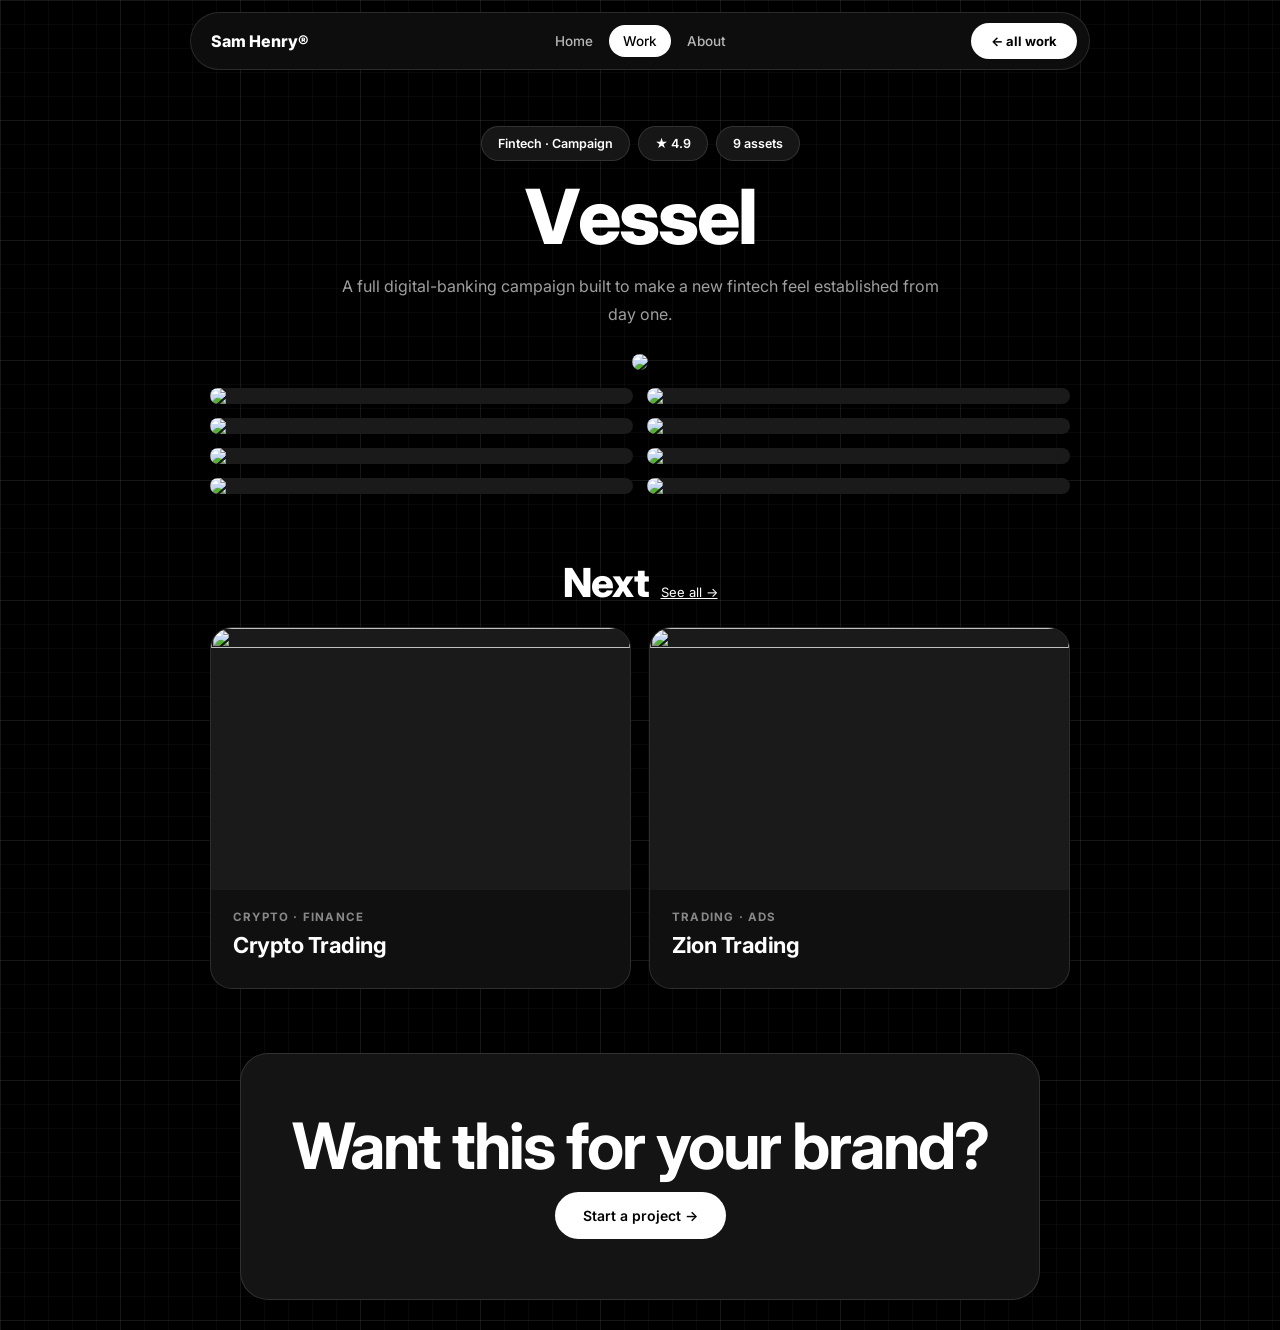
==== project.html @ e5a441e9 "Sam Henry portfolio — dark minimal multipage site (18 projects)" ====
<!doctype html>
<html lang="en">
<head>
<meta charset="utf-8"/>
<meta name="viewport" content="width=device-width,initial-scale=1"/>
<title>Project — Sam Henry®</title>
<link rel="icon" type="image/x-icon" href="favicon.ico"/>
<link rel="stylesheet" href="styles.css"/>
</head>
<body>
<div id="bar"></div>
<header class="nav">
<a class="logo" href="index.html">Sam Henry®</a>
<nav class="links"><a class="link" href="index.html">Home</a><a class="link on" href="work.html">Work</a><a class="link" href="about.html">About</a></nav>
<a class="copy" href="work.html" style="text-decoration:none">← all work</a>
</header>
<div class="wrap" id="wrap" style="margin-top:40px"></div>
<script src="data.js"></script>
<script src="app.js"></script>
<script>
const id=new URLSearchParams(location.search).get('id');
const p=PROJECTS.find(x=>x.id===id)||PROJECTS[0];
document.title=p.t+" — Sam Henry®";
const w=document.getElementById('wrap');
const others=PROJECTS.filter(x=>x.id!==p.id).slice(0,2);
w.innerHTML=`
<div class="pills"><span class="pillx">${p.full}</span><span class="pillx">${p.r}</span><span class="pillx">${p.g.length+1} assets</span></div>
<h1 class="hero-h" style="font-size:clamp(40px,6vw,76px)">${p.t}</h1>
<p class="hero-sub">${p.d}</p>
<img class="pcover" src="${p.img}"/>
<div class="pgrid">${p.g.map(g=>`<img loading="lazy" src="${g}"/>`).join("")}</div>
<div class="sec-head"><h2>Next</h2><a href="work.html" style="font-size:13px">See all →</a></div>
<div class="grid2">${others.map(o=>`<a class="card vis" href="project.html?id=${o.id}"><img loading="lazy" src="${o.img}"/><div class="meta"><div class="cat">${o.full}</div><h3>${o.t}</h3></div></a>`).join("")}</div>
<div class="big-cta"><h2>Want this for your brand?</h2><a class="btn btn-p" href="mailto:ststudiosng@gmail.com">Start a project →</a></div>`;
setTimeout(()=>window.__reveal(".pgrid img"),300);
</script>
</body>
</html>
---- styles.css ----
@import url('https://fonts.googleapis.com/css2?family=Inter:wght@400;500;600;700;800&family=Instrument+Serif:ital@0;1&display=swap');
:root{--accent:#fff;--pill:#161616;--bg:#000000;--card:#101010;--line:rgba(255,255,255,.12);--mut:rgba(255,255,255,.62);--radius:22px;--font-b:'Inter',system-ui,sans-serif;--font-s:'Instrument Serif',Georgia,serif}
*{box-sizing:border-box}html{scroll-behavior:smooth}
body{margin:0;background:var(--bg);color:#fff;font-family:var(--font-b);-webkit-font-smoothing:antialiased;text-align:center;background-image:linear-gradient(rgba(255,255,255,.055) 1px,transparent 1px),linear-gradient(90deg,rgba(255,255,255,.055) 1px,transparent 1px),linear-gradient(rgba(255,255,255,.03) 1px,transparent 1px),linear-gradient(90deg,rgba(255,255,255,.03) 1px,transparent 1px);background-size:120px 120px,120px 120px,24px 24px,24px 24px}
a{color:inherit}
::selection{background:#fff;color:#000}
#bar{position:fixed;top:0;left:0;height:2px;width:100%;background:#fff;transform-origin:0;z-index:80}
#loader{position:fixed;inset:0;background:var(--bg);z-index:100;display:flex;align-items:center;justify-content:center;transition:opacity .5s}
#loader.done{opacity:0;pointer-events:none}
#loadN{font-weight:800;font-size:28px}#loadS{font-size:11px;letter-spacing:2px;opacity:.5}#loadF{display:none}
.nav{position:sticky;top:12px;z-index:40;max-width:900px;margin:12px auto 0;padding:10px 12px 10px 20px;background:rgba(16,16,16,.85);backdrop-filter:blur(16px);border:1px solid var(--line);border-radius:999px;display:flex;align-items:center;gap:16px}
.logo{font-weight:800;font-size:16px;text-decoration:none;color:#fff}
.links{display:flex;gap:2px;flex:1;justify-content:center}
.link{font-size:13.5px;font-weight:500;padding:8px 14px;border-radius:999px;text-decoration:none;opacity:.7;color:#fff}
.link.on,.link:hover{background:#fff;color:#000;opacity:1}
.link sup{font-size:10px;opacity:.6;margin-left:2px}
.copy{border:none;background:#fff;color:#000;border-radius:999px;padding:10px 20px;font-size:13px;font-weight:700;cursor:pointer}
.wrap{max-width:900px;margin:0 auto;padding:0 20px;text-align:center}
.pills{display:flex;gap:8px;flex-wrap:wrap;margin:56px 0 18px;justify-content:center}
.pillx{background:var(--pill);border:1px solid var(--line);color:#fff;font-size:12.5px;font-weight:600;padding:9px 16px;border-radius:999px}
.hero-h{font-size:clamp(42px,9vw,88px);line-height:.98;letter-spacing:-2px;font-weight:800;margin:0 auto;max-width:800px;text-align:center}
.hero-h em{font-family:var(--font-s);font-weight:400;letter-spacing:-1px}
.hero-sub{font-size:16px;color:var(--mut);max-width:600px;line-height:1.7;margin:20px auto 26px;text-align:center}
.btnrow{display:flex;gap:10px;flex-wrap:wrap;justify-content:center}
.btn{padding:15px 28px;border-radius:999px;font-weight:600;font-size:14px;text-decoration:none;transition:transform .18s;display:inline-block}
.btn:hover{transform:translateY(-2px)}
.btn-p{background:#fff;color:#000}.btn-g{background:transparent;color:#fff;border:1px solid var(--line)}
.sec-head{display:flex;align-items:baseline;justify-content:center;gap:12px;margin:64px 0 20px;text-align:center}
.sec-head h2{font-size:clamp(26px,5vw,40px);letter-spacing:-1px;margin:0;font-weight:800}
.count{font-size:13px;color:var(--mut)}
.grid2{display:grid;grid-template-columns:1fr 1fr;gap:18px;text-align:left}
@media(max-width:800px){.grid2{grid-template-columns:1fr}.links{display:none}.nav{margin:10px 12px 0;padding:8px 8px 8px 16px}.wrap{padding:0 16px}.hero-h{letter-spacing:-1px}}
.card{background:var(--card);border:1px solid var(--line);border-radius:var(--radius);overflow:hidden;text-decoration:none;text-align:left;transition:transform .25s,box-shadow .25s;opacity:0;transform:translateY(26px)}
.card.vis{opacity:1;transform:none}
.card:hover{transform:translateY(-5px);box-shadow:0 24px 50px -20px rgba(0,0,0,.8)}
.card img{width:100%;aspect-ratio:16/10;object-fit:cover;display:block;background:#1a1a1a}
.meta{padding:20px 22px 24px}
.cat{font-size:11.5px;font-weight:700;letter-spacing:1.2px;text-transform:uppercase;opacity:.5}
.meta h3{margin:8px 0 6px;font-size:22px;letter-spacing:-.5px}
.meta p{margin:0;color:var(--mut);font-size:14px;line-height:1.6}
.sol{background:var(--card);border:1px solid var(--line);border-radius:var(--radius);padding:28px;margin:14px auto 0;max-width:700px;text-align:center}
.sol-n{font-size:13px;opacity:.45;font-weight:700}
.sol h3{margin:10px 0 8px;font-size:21px}
.sol p{margin:0 auto;color:var(--mut);font-size:14.5px;line-height:1.65;max-width:520px}
.rv{opacity:0;transform:translateY(28px);transition:all .7s cubic-bezier(.22,1,.36,1)}
.rv.vis{opacity:1;transform:none}
.testi{background:var(--card);border:1px solid var(--line);border-radius:var(--radius);padding:26px;text-align:center;max-width:700px;margin:0 auto}
.testi p{font-size:15px;line-height:1.65;margin:0 0 14px}
.testi span{font-size:13px;opacity:.55}
.price{display:grid;grid-template-columns:1fr 1fr;gap:18px}
@media(max-width:800px){.price{grid-template-columns:1fr}}
.pricebox{background:#161616;color:#fff;border:1px solid var(--line);border-radius:var(--radius);padding:36px}
.pricebox.light{background:var(--card);color:#fff;border:1px solid var(--line)}
.pricebox h3{margin:0 0 6px;font-size:20px}
.big-cta{background:#141414;color:#fff;border:1px solid var(--line);border-radius:28px;padding:60px 24px;text-align:center;margin:64px auto 30px;max-width:800px}
.big-cta h2{font-size:clamp(34px,8vw,64px);letter-spacing:-2px;margin:0 0 14px;line-height:1}
.big-cta p{opacity:.65;max-width:520px;margin:0 auto 26px;line-height:1.65}
.big-cta .btn-p{background:#fff;color:#000}
.foot{display:flex;justify-content:center;gap:14px;flex-wrap:wrap;font-size:12.5px;opacity:.55;padding:0 16px 40px;text-align:center}
.pcover{width:100%;max-height:70vh;object-fit:cover;border-radius:var(--radius);background:#1a1a1a}
.pgrid{display:grid;grid-template-columns:1fr 1fr;gap:14px;margin-top:14px}
.pgrid img{width:100%;border-radius:16px;background:#1a1a1a;opacity:0;transform:translateY(20px);transition:all .6s}
.pgrid img.vis{opacity:1;transform:none}
@media(max-width:640px){.pgrid{grid-template-columns:1fr}.grid2{grid-template-columns:1fr}.hero-sub{font-size:15px}.btn{padding:14px 22px;font-size:13.5px}.nav .copy{display:none}}
.faq{border-top:1px solid var(--line);padding:20px 0;font-size:15px;max-width:700px;margin:0 auto;text-align:center}
/* ---- HEAVY ANIMATION LAYER ---- */
@keyframes pagein{from{opacity:0;transform:translateY(14px)}to{opacity:1;transform:none}}
.hl{display:inline-block;animation:hlrise .8s cubic-bezier(.22,1,.36,1) both;transition:transform .25s,color .25s;cursor:default}
.hle{font-family:var(--font-s);font-weight:400}
@keyframes hlrise{from{opacity:0;transform:translateY(60px) rotate(4deg) scale(.9)}to{opacity:1;transform:none}}
.card,.portal{position:relative;overflow:hidden}
.glare{position:absolute;inset:0;opacity:0;pointer-events:none;transition:opacity .3s}
.ripple{position:absolute;border-radius:999px;background:rgba(255,255,255,.35);transform:scale(0);animation:rip .65s ease-out forwards;pointer-events:none}
@keyframes rip{to{transform:scale(2.4);opacity:0}}
#toast{position:fixed;bottom:26px;left:50%;transform:translate(-50%,20px);background:#fff;color:#000;font-size:13px;font-weight:700;padding:12px 22px;border-radius:999px;opacity:0;transition:all .3s;z-index:200;pointer-events:none}
#toast.show{opacity:1;transform:translate(-50%,0)}
#zoom{position:fixed;inset:0;background:rgba(0,0,0,.92);display:none;align-items:center;justify-content:center;z-index:200;padding:24px;cursor:zoom-out}
#zoom.open{display:flex;animation:zfade .25s}
@keyframes zfade{from{opacity:0}to{opacity:1}}
#zoom img{max-width:92vw;max-height:86vh;border-radius:14px;animation:zpop .35s cubic-bezier(.22,1,.36,1)}
@keyframes zpop{from{transform:scale(.92) translateY(20px);opacity:0}to{transform:none;opacity:1}}
#zoom span{position:absolute;bottom:20px;font-size:11px;letter-spacing:2px;opacity:.5}
@media(hover:none){.glare{display:none}}
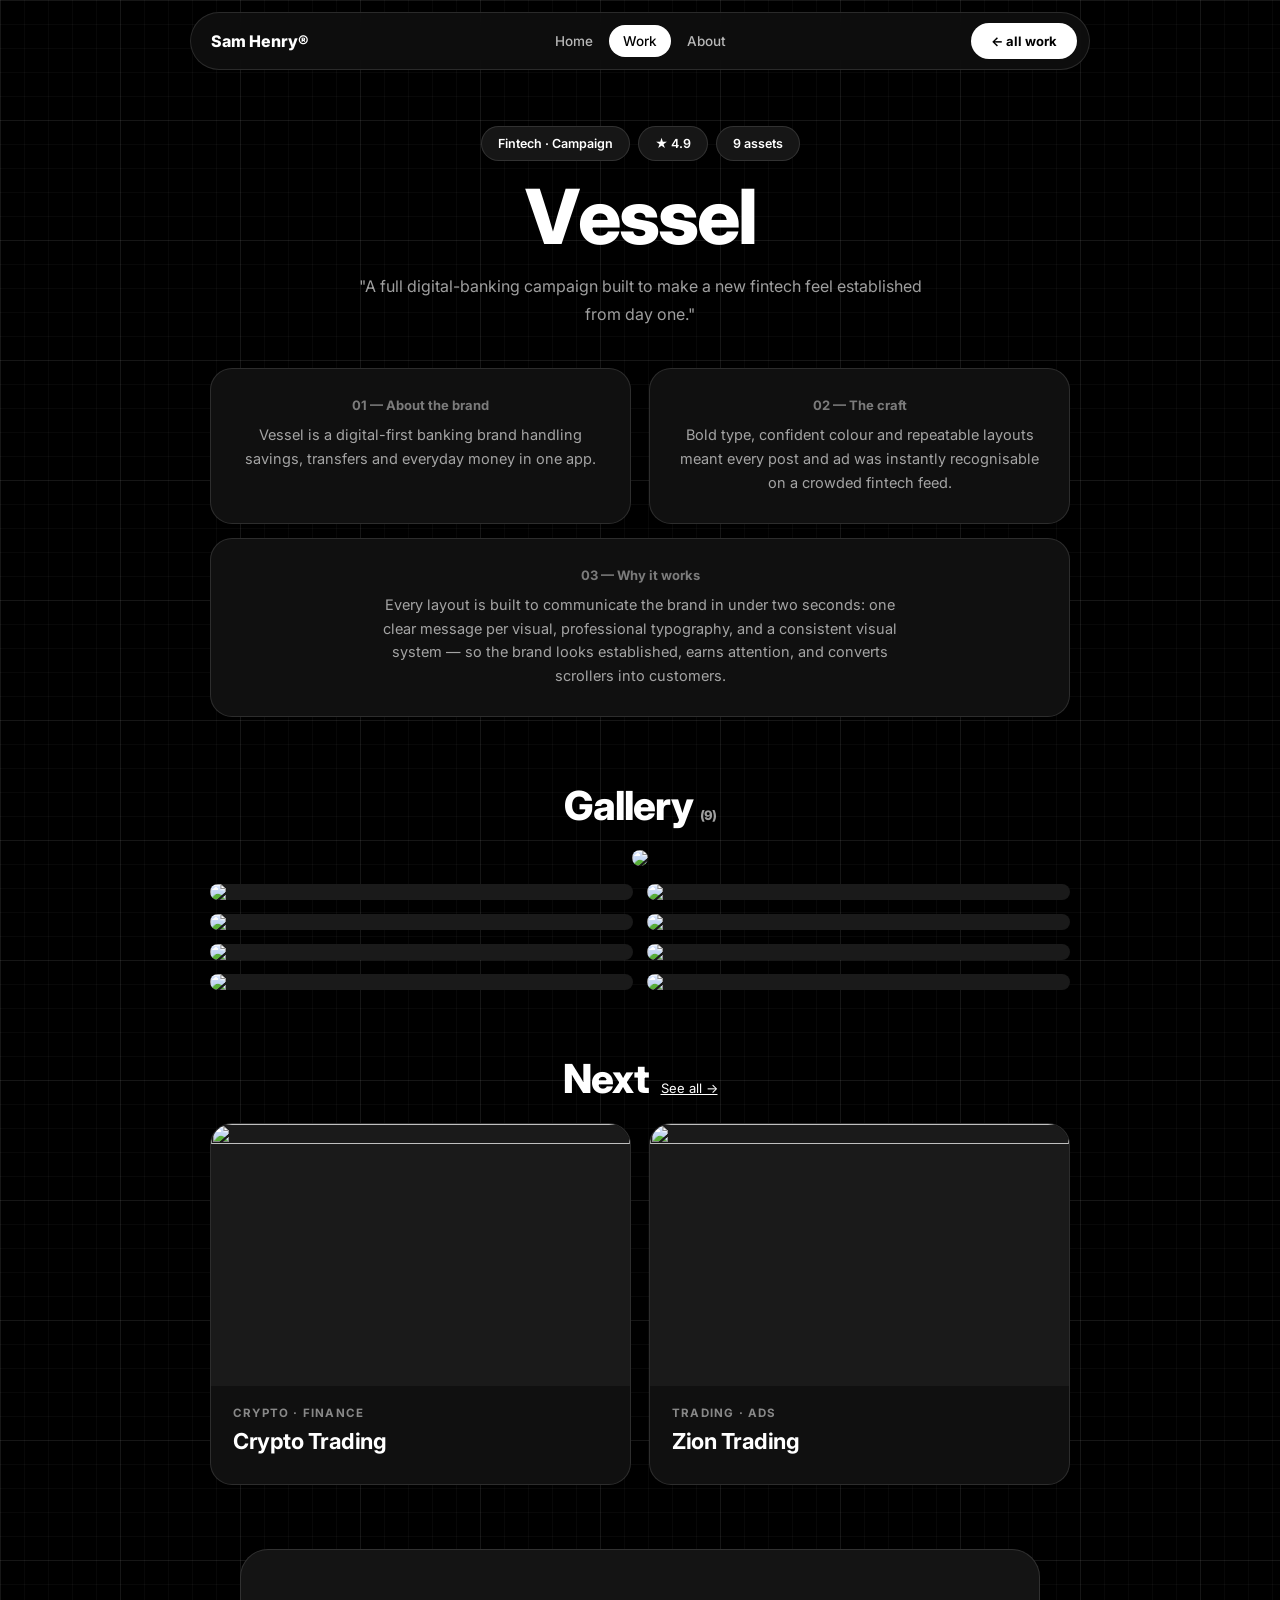
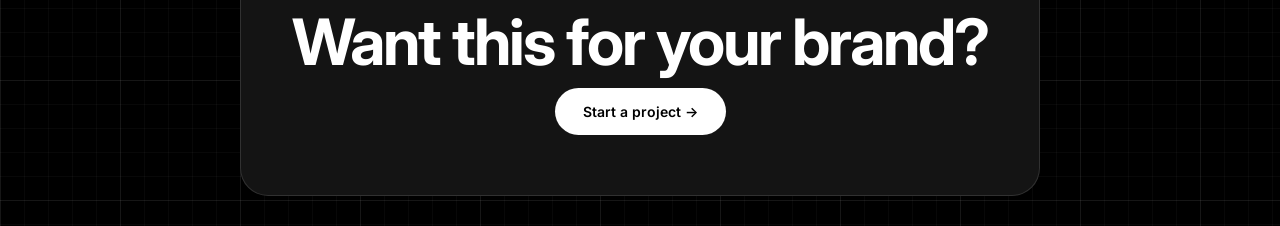
==== commit c29af510: "Rich case studies: brand overview + craft + why-it-works on all 18 projects" ====
--- a/project.html
+++ b/project.html
@@ -26,7 +26,13 @@
 w.innerHTML=`
 <div class="pills"><span class="pillx">${p.full}</span><span class="pillx">${p.r}</span><span class="pillx">${p.g.length+1} assets</span></div>
 <h1 class="hero-h" style="font-size:clamp(40px,6vw,76px)">${p.t}</h1>
-<p class="hero-sub">${p.d}</p>
+<p class="hero-sub">"${p.d}"</p>
+<div class="grid2" style="margin-top:26px">
+<div class="sol rv vis"><div class="sol-n">01 — About the brand</div><p style="margin-top:10px">${p.o||""}</p></div>
+<div class="sol rv vis"><div class="sol-n">02 — The craft</div><p style="margin-top:10px">${p.v||""}</p></div>
+</div>
+<div class="sol rv vis" style="max-width:none"><div class="sol-n">03 — Why it works</div><p style="margin-top:10px">Every layout is built to communicate the brand in under two seconds: one clear message per visual, professional typography, and a consistent visual system — so the brand looks established, earns attention, and converts scrollers into customers.</p></div>
+<div class="sec-head"><h2>Gallery <span class="count">(${p.g.length+1})</span></h2></div>
 <img class="pcover" src="${p.img}"/>
 <div class="pgrid">${p.g.map(g=>`<img loading="lazy" src="${g}"/>`).join("")}</div>
 <div class="sec-head"><h2>Next</h2><a href="work.html" style="font-size:13px">See all →</a></div>
